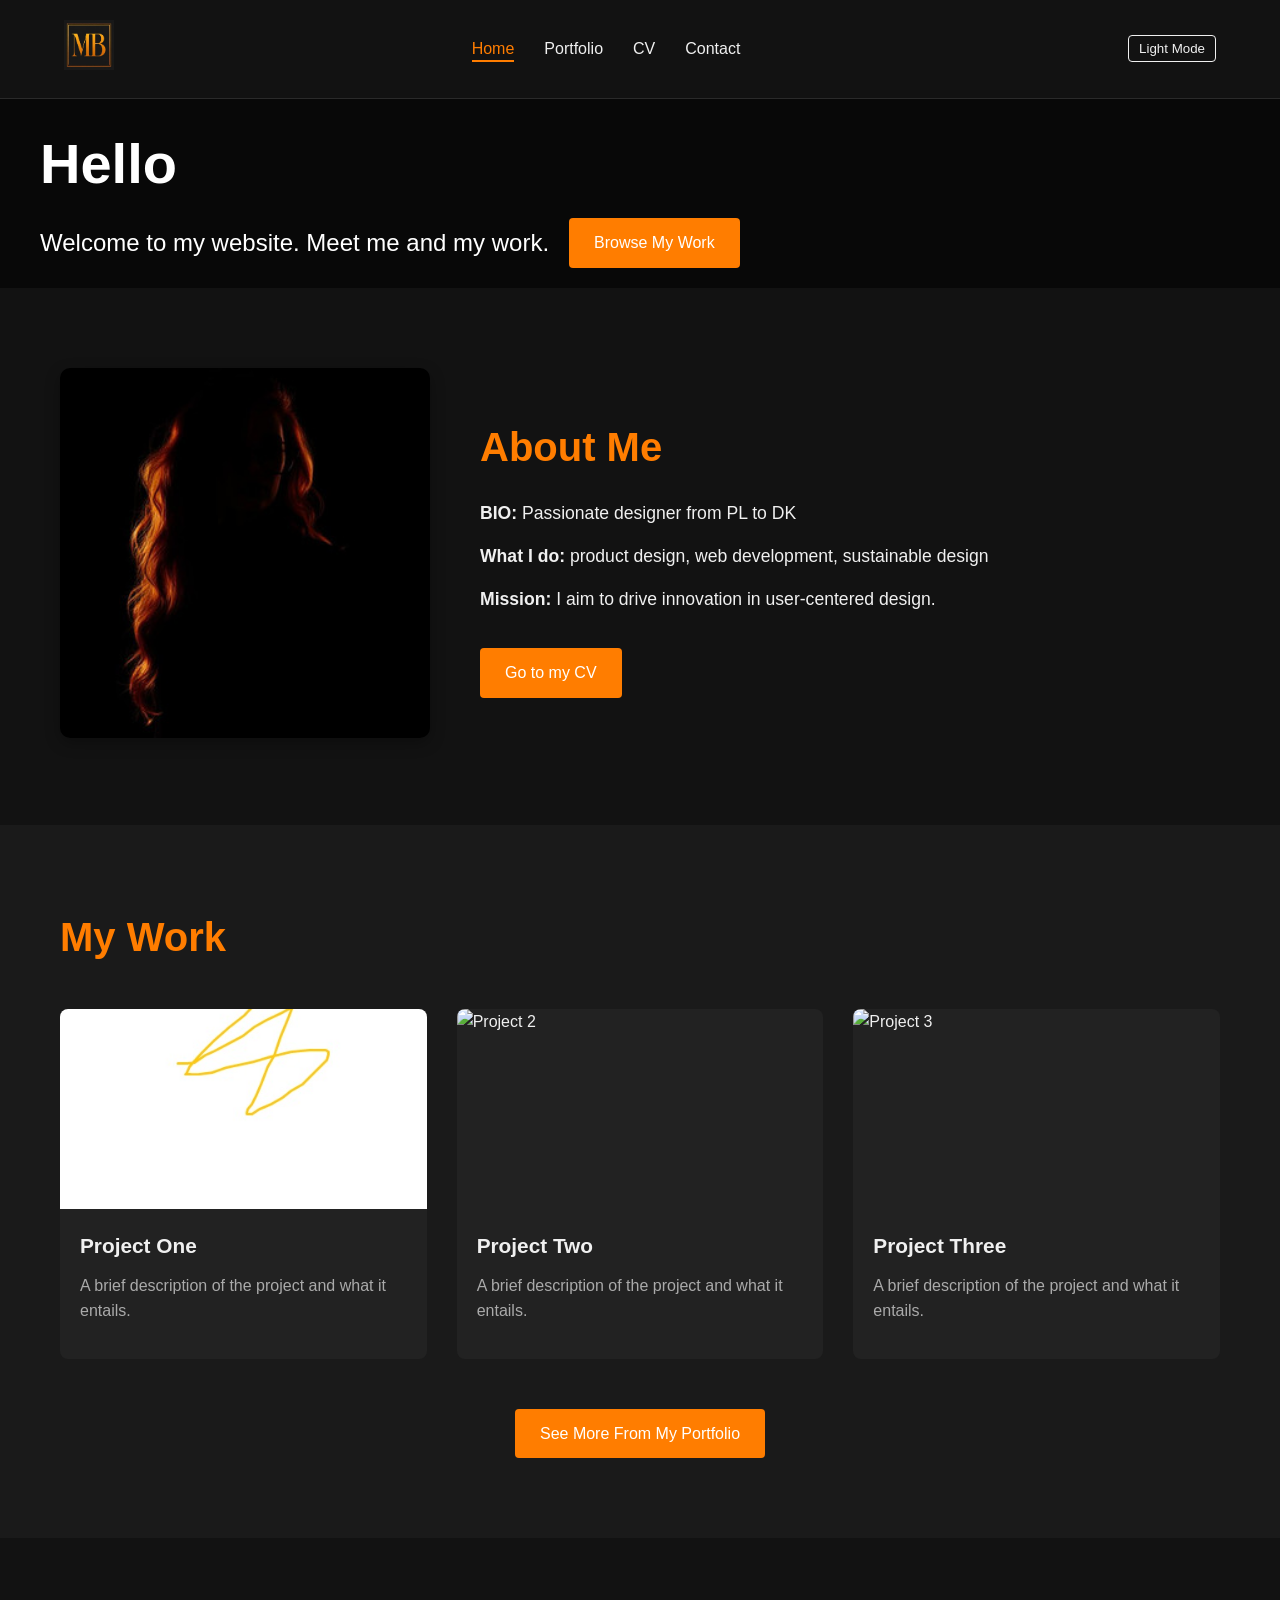
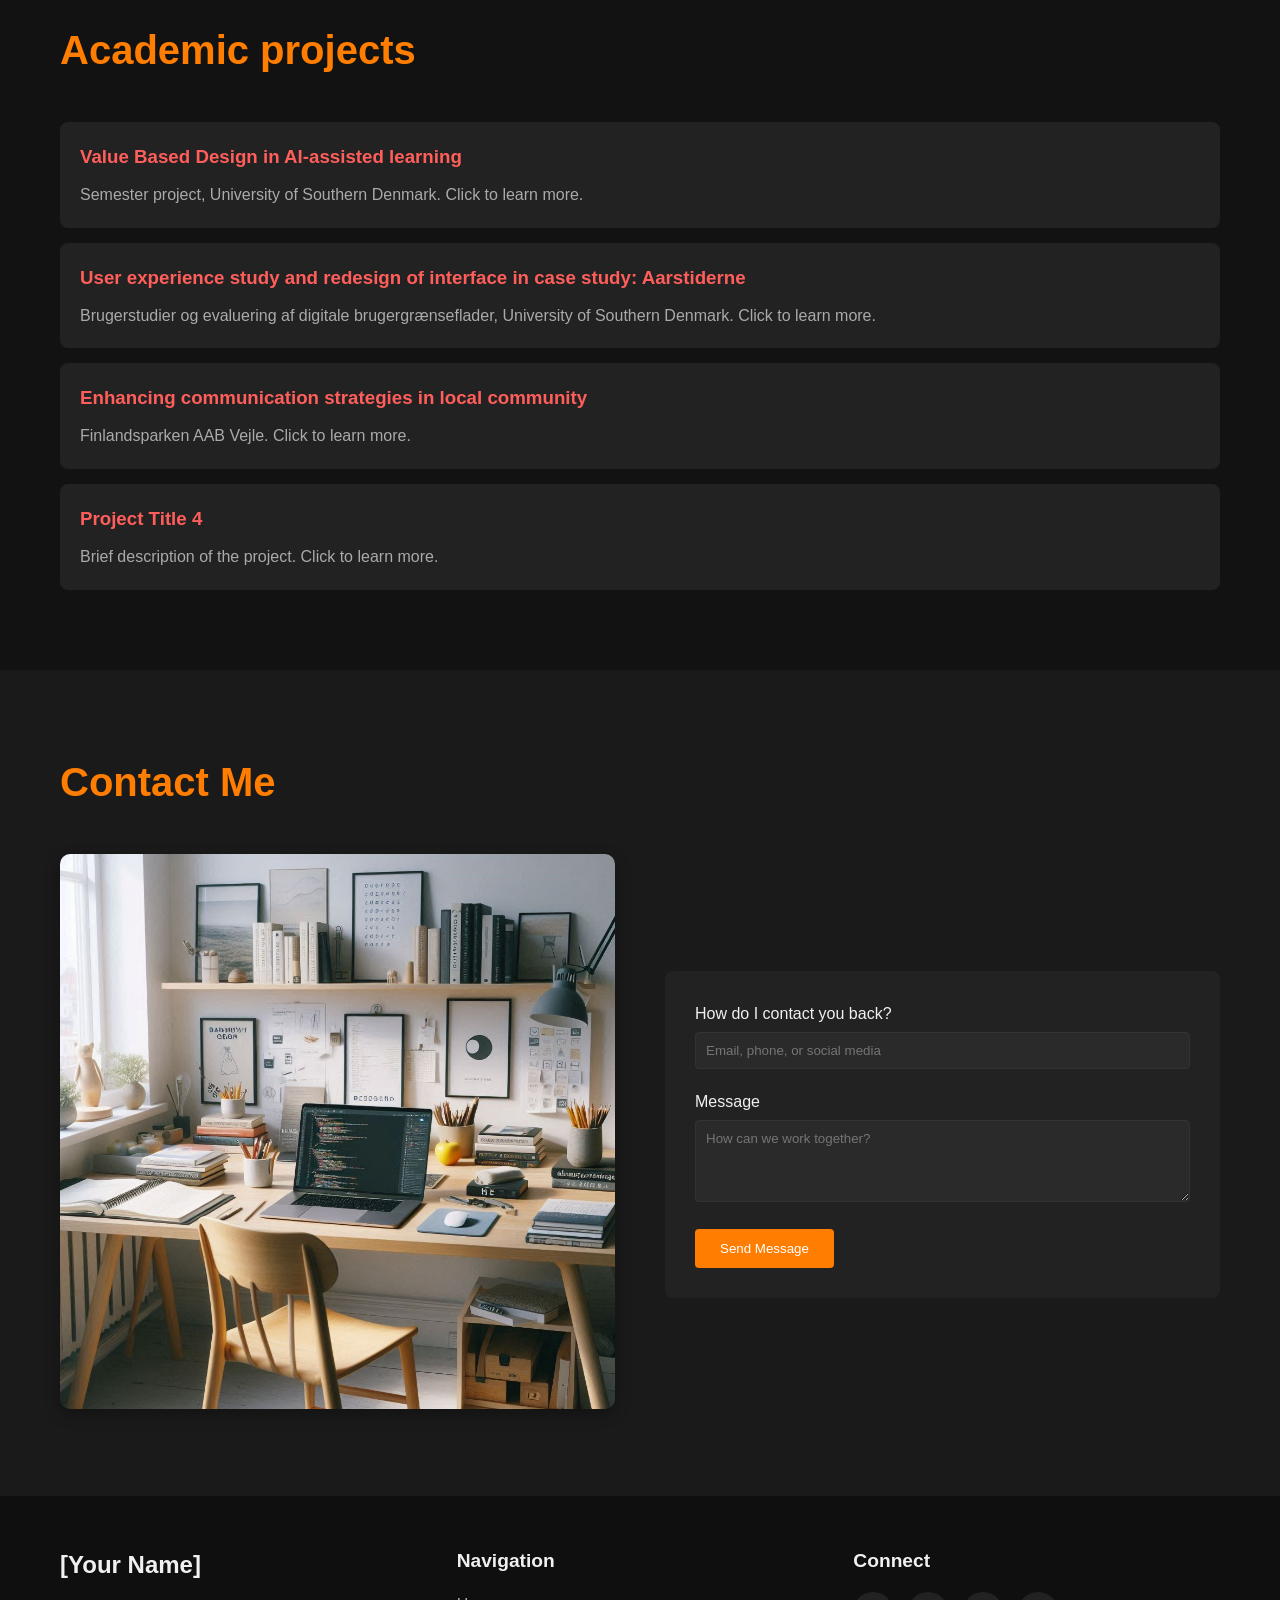
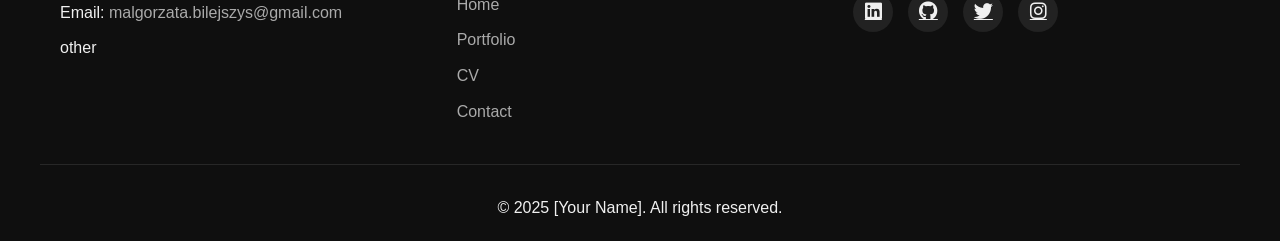
==== index.html @ 919f0dcf "Initial portfolio upload" ====
<!DOCTYPE html>
<html lang="en">
<head>
  <meta charset="UTF-8">
  <meta name="viewport" content="width=device-width, initial-scale=1.0">
  <title>Home - Your Portfolio</title>
  <link rel="stylesheet" href="styles.css">
  <link rel="stylesheet" href="animations.css">
  <link rel="stylesheet" href="https://cdnjs.cloudflare.com/ajax/libs/font-awesome/6.4.0/css/all.min.css">
</head>
<body class="dark-mode">
  <div class="scroll-progress"></div>
  
  <header>
      <nav>
          <div class="logo">
              <a href="index.html">
                  <img src="/mblogo.jpg" alt="Logo" height="50" width="50">
              </a>
          </div>
          <ul class="nav-links">
              <li class="active"><a href="index.html">Home</a></li>
              <li><a href="portfolio.html">Portfolio</a></li>
              <li><a href="cv_page.html">CV</a></li>
              <li><a href="contact.html">Contact</a></li>
          </ul>
          <div class="mode-toggle-container">
              <button id="mode-toggle">Light Mode</button>
          </div>
      </nav>
  </header>

  <!-- 1. Hero Section -->
  <section class="hero">
      <div class="hero-content section-animate">
           <h1>Hello</h1>
          <div class="h2-btn-container">
              <h2>Welcome to my website. Meet me and my work.</h2>
              <a href="portfolio.html" class="btn">Browse My Work</a>
          </div>
      </div>
  </section>

  <!-- 2. Bio Section -->
  <section class="bio-section">
      <div class="container">
          <div class="bio-grid">
              <div class="bio-image section-animate">
                  <img src="/foto.jpg" alt="My Photo">
              </div>
              <div class="bio-content section-animate">
                  <h2>About Me</h2>
                  <p><b>BIO: </b>Passionate designer from PL to DK </p>
                  <p><b>What I do: </b>product design, web development, sustainable design</p>
                  <p><b>Mission: </b>I aim to drive innovation in user-centered design.</p>
                  <a href="cv_page.html" class="btn hover-lift">Go to my CV</a>
              </div>
          </div>
      </div>
  </section>

  <!-- 3. My Work Section -->
  <section class="work-section">
      <div class="container">
          <h2>My Work</h2>
          <div class="work-grid">
              <!-- Row 1 -->
              <div class="work-item hover-lift section-animate">
                  <a href="product_page.html" class="work-item-link">
                      <div class="work-image">
                          <img src="/proj.jpg" alt="Project 1">
                          <div class="work-overlay">
                              <div class="work-view-text">
                                  <span>View Project</span>
                              </div>
                          </div>
                      </div>
                      <div class="work-info">
                          <h3>Project One</h3>
                          <p>A brief description of the project and what it entails.</p>
                      </div>
                  </a>
              </div>
              
              <div class="work-item hover-lift section-animate">
                  <a href="product_page.html" class="work-item-link">
                      <div class="work-image">
                          <img src="/placeholder.svg?height=200&width=300" alt="Project 2">
                          <div class="work-overlay">
                              <div class="work-view-text">
                                  <span>View Project</span>
                              </div>
                          </div>
                      </div>
                      <div class="work-info">
                          <h3>Project Two</h3>
                          <p>A brief description of the project and what it entails.</p>
                      </div>
                  </a>
              </div>
              
              <div class="work-item hover-lift section-animate">
                  <a href="product_page.html" class="work-item-link">
                      <div class="work-image">
                          <img src="/placeholder.svg?height=200&width=300" alt="Project 3">
                          <div class="work-overlay">
                              <div class="work-view-text">
                                  <span>View Project</span>
                              </div>
                          </div>
                      </div>
                      <div class="work-info">
                          <h3>Project Three</h3>
                          <p>A brief description of the project and what it entails.</p>
                      </div>
                  </a>
              </div>
          </div>
          <div class="center-btn">
              <a href="portfolio.html" class="btn">See More From My Portfolio</a>
          </div>
      </div>
  </section>

  <!-- 4. Projects Involved In Section -->
  <section class="projects-involved-section">
      <div class="container">
          <h2>Academic projects</h2>
          <div class="projects-list">
              <div class="project-tile hover-lift section-animate" data-project="project1">
                  <h3>Value Based Design in AI-assisted learning</h3>
                  <p class="project-preview">Semester project, University of Southern Denmark. Click to learn more.</p>
              </div>
              
              <div class="project-tile hover-lift section-animate" data-project="project2">
                  <h3>User experience study and redesign of interface in case study: Aarstiderne</h3>
                  <p class="project-preview">Brugerstudier og evaluering af digitale brugergrænseflader, University of Southern Denmark. Click to learn more.</p>
              </div>
              
              <div class="project-tile hover-lift section-animate" data-project="project3">
                  <h3>Enhancing communication strategies in local community</h3>
                  <p class="project-preview">Finlandsparken AAB Vejle. Click to learn more.</p>
              </div>
              
              <div class="project-tile hover-lift section-animate" data-project="project4">
                  <h3>Project Title 4</h3>
                  <p class="project-preview">Brief description of the project. Click to learn more.</p>
              </div>
          </div>
          
          <!-- Project Details Modal -->
          <div id="project-modal" class="modal">
              <div class="modal-content">
                  <span class="close-modal">&times;</span>
                  <h3 id="modal-title">Project Title</h3>
                  <div id="modal-content">
                      <p>Detailed description of the project will appear here when a project tile is clicked. This can include information about your role, the technologies used, challenges faced, and outcomes achieved.</p>
                      <p>You can also include links, images, or any other relevant information about the project.</p>
                  </div>
              </div>
          </div>
      </div>
  </section>

  <!-- 5. Contact Me Section -->
  <section class="contact-section">
      <div class="container">
          <h2>Contact Me</h2>
          <div class="contact-grid">
              <div class="contact-image section-animate">
                  <img src="/contact_image.jpg" alt="Contact Image">
              </div>
              <div class="contact-form-container section-animate">
                  <form id="mini-contact-form">
                      <div class="form-group">
                          <label for="contact">How do I contact you back?</label>
                          <input type="text" id="contact" name="contact" placeholder="Email, phone, or social media" required>
                      </div>
                      <div class="form-group">
                          <label for="message">Message</label>
                          <textarea id="message" name="message" placeholder="How can we work together?" rows="4" required></textarea>
                      </div>
                      <button type="submit" class="btn">Send Message</button>
                  </form>
              </div>
          </div>
      </div>
  </section>

  <!-- 6. Footer -->
  <footer>
      <div class="footer-content">
          <div class="footer-info">
              <h3>[Your Name]</h3>
              <p>Email: <a href="mailto:malgorzata.bilejszys@gmail.com">malgorzata.bilejszys@gmail.com</a></p>
              <p>other</p>
          </div>
          
          <div class="footer-nav">
              <h4>Navigation</h4>
              <ul>
                  <li><a href="index.html">Home</a></li>
                  <li><a href="portfolio.html">Portfolio</a></li>
                  <li><a href="cv_page.html">CV</a></li>
                  <li><a href="contact.html">Contact</a></li>
              </ul>
          </div>
          
          <div class="footer-social">
              <h4>Connect</h4>
              <div class="social-icons">
                  <a href="#" aria-label="LinkedIn"><i class="fab fa-linkedin"></i></a>
                  <a href="#" aria-label="GitHub"><i class="fab fa-github"></i></a>
                  <a href="#" aria-label="Twitter"><i class="fab fa-twitter"></i></a>
                  <a href="#" aria-label="Instagram"><i class="fab fa-instagram"></i></a>
              </div>
          </div>
      </div>
      
      <div class="footer-bottom">
          <p>&copy; 2025 [Your Name]. All rights reserved.</p>
      </div>
  </footer>

  <script src="script.js"></script>
  <script>
      // Scroll progress bar
      window.addEventListener('scroll', function() {
          const scrollTop = window.scrollY;
          const docHeight = document.body.offsetHeight - window.innerHeight;
          const scrollPercent = (scrollTop / docHeight) * 100;
          document.querySelector('.scroll-progress').style.width = scrollPercent + '%';
      });
      
      // Project modal functionality
      document.addEventListener('DOMContentLoaded', function() {
          const projectTiles = document.querySelectorAll('.project-tile');
          const modal = document.getElementById('project-modal');
          const modalTitle = document.getElementById('modal-title');
          const modalContent = document.getElementById('modal-content');
          const closeModal = document.querySelector('.close-modal');
          
          // Project details content
          const projectDetails = {
              project1: {
                  title: "Project Title 1",
                  content: `
                      <p>This is a detailed description of Project 1. It includes information about the project's goals, your role, the technologies used, and the outcomes achieved.</p>
                      <p>You can add multiple paragraphs, lists, or other HTML elements to provide a comprehensive overview of the project.</p>
                      <ul>
                          <li>Key feature or achievement 1</li>
                          <li>Key feature or achievement 2</li>
                          <li>Key feature or achievement 3</li>
                      </ul>
                      <p>You can also include links to the project or related resources.</p>
                  `
              },
              project2: {
                  title: "Project Title 2",
                  content: `
                      <p>This is a detailed description of Project 2. It includes information about the project's goals, your role, the technologies used, and the outcomes achieved.</p>
                      <p>You can add multiple paragraphs, lists, or other HTML elements to provide a comprehensive overview of the project.</p>
                  `
              },
              project3: {
                  title: "Project Title 3",
                  content: `
                      <p>This is a detailed description of Project 3. It includes information about the project's goals, your role, the technologies used, and the outcomes achieved.</p>
                      <p>You can add multiple paragraphs, lists, or other HTML elements to provide a comprehensive overview of the project.</p>
                  `
              },
              project4: {
                  title: "Project Title 4",
                  content: `
                      <p>This is a detailed description of Project 4. It includes information about the project's goals, your role, the technologies used, and the outcomes achieved.</p>
                      <p>You can add multiple paragraphs, lists, or other HTML elements to provide a comprehensive overview of the project.</p>
                  `
              }
          };
          
          // Open modal when a project tile is clicked
          projectTiles.forEach(tile => {
              tile.addEventListener('click', function() {
                  const projectId = this.getAttribute('data-project');
                  const project = projectDetails[projectId];
                  
                  modalTitle.textContent = project.title;
                  modalContent.innerHTML = project.content;
                  modal.style.display = 'flex';
              });
          });
          
          // Close modal when X is clicked
          if (closeModal) {
              closeModal.addEventListener('click', function() {
                  modal.style.display = 'none';
              });
          }
          
          // Close modal when clicking outside the modal content
          window.addEventListener('click', function(event) {
              if (event.target === modal) {
                  modal.style.display = 'none';
              }
          });
      });
  </script>
</body>
</html>
---- styles.css ----
/* Basic reset */
* {
  margin: 0;
  padding: 0;
  box-sizing: border-box;
}

:root {
  /* Base colors */
  --black: #121212;
  --off-black: #1a1a1a;
  --dark-gray: #222222;
  --light-gray: #f0f0f0;
  --white: #ffffff;

  /* Vibrant orange accent colors */
  --orange: #ff7d00; /* Vibrant orange */
  --orange-light: #ff9e44; /* Lighter orange */
  --orange-dark: #e05f00; /* Deeper orange */

  /* Modern complementary colors */
  --coral: #ff5e5b; /* Vibrant coral */
  --coral-light: #ff8a87; /* Lighter coral */
  --coral-dark: #d13f3d; /* Deeper coral */

  /* Sophisticated accent */
  --plum: #8338ec; /* Rich plum purple */
  --plum-light: #9d65f0; /* Lighter plum */
  --plum-dark: #6a20c5; /* Deeper plum */
}

body {
  font-family: "Segoe UI", Tahoma, Geneva, Verdana, sans-serif;
  line-height: 1.6;
  transition: background-color 0.3s, color 0.3s;
}

/* Dark mode styles */
body.dark-mode {
  background-color: var(--black);
  color: var(--light-gray);
}

/* Light mode styles */
body:not(.dark-mode) {
  background-color: var(--light-gray);
  color: var(--black);
}

/* Container */
.container {
  max-width: 1200px;
  margin: 0 auto;
  padding: 0 20px;
}

/* Header styles */
header {
  padding: 20px 5%;
  border-bottom: 1px solid rgba(255, 255, 255, 0.1);
  position: sticky;
  top: 0;
  z-index: 1000;
  background-color: var(--black);
}

body:not(.dark-mode) header {
  border-bottom: 1px solid rgba(0, 0, 0, 0.1);
  background-color: var(--light-gray);
}

nav {
  display: flex;
  justify-content: space-between;
  align-items: center;
}

.logo img {
  height: 50px;
}

.nav-links {
  display: flex;
  list-style: none;
}

.nav-links li {
  margin-right: 30px;
}

.nav-links a {
  text-decoration: none;
  color: inherit;
  font-weight: 500;
  transition: color 0.3s;
}

.nav-links a:hover {
  color: var(--orange);
}

.mode-toggle-container {
  display: flex;
  align-items: center;
}

#mode-toggle {
  background: none;
  border: 1px solid currentColor;
  padding: 5px 10px;
  border-radius: 4px;
  cursor: pointer;
  color: inherit;
  transition: background-color 0.3s, color 0.3s;
}

#mode-toggle:hover {
  background-color: rgba(255, 255, 255, 0.1);
}

body:not(.dark-mode) #mode-toggle:hover {
  background-color: rgba(0, 0, 0, 0.05);
}

/* Hero section styles */
.hero {
  text-align: left;
  padding: 20px 20px;
  background-color: var(--off-black);
  background-image: linear-gradient(rgba(0, 0, 0, 0.7), rgba(0, 0, 0, 0.7)),
    url("/placeholder.svg?height=500&width=1200");
  background-size: cover;
  background-position: center;
  color: white;
}

body:not(.dark-mode) .hero {
  background-image: linear-gradient(rgba(0, 0, 0, 0.5), rgba(0, 0, 0, 0.5)),
    url("/placeholder.svg?height=600&width=1200");
}

.hero-content {
  width: 100%;
  margin: 0 auto;
  padding-left: 20px;
  text-align: left; /* Align text to left */
  display: flex;
  flex-direction: column;
  justify-content: flex-start; /* Align items to the left */
}

.hero h1 {
  font-size: 3.5rem;
  margin-bottom: 10px;
}

.hero .h2-btn-container {
  display: flex;
  align-items: center; /* Vertically align h2 and button */
  justify-content: flex-start; /* Align to the left */
}

.hero h2 {
  font-size: 1.5rem;
  font-weight: 400;
  margin-right: 20px; /* Space between subheading and button */
}

.hero .btn {
  display: inline-block; /* Align button with h2 */
}

/* Breadcrumbs styles */
.breadcrumbs {
  background-color: var(--dark-gray);
  padding: 10px 0;
  border-bottom: 1px solid rgba(255, 255, 255, 0.1);
}

body:not(.dark-mode) .breadcrumbs {
  background-color: var(--white);
  border-bottom: 1px solid rgba(0, 0, 0, 0.1);
}

.breadcrumbs ul {
  list-style: none;
  display: flex;
  flex-wrap: wrap;
}

.breadcrumbs li {
  display: flex;
  align-items: center;
}

.breadcrumbs li:not(:last-child)::after {
  content: "/";
  margin: 0 10px;
  color: #666;
}

.breadcrumbs a {
  color: var(--light-gray);
  text-decoration: none;
  transition: color 0.3s;
}

body:not(.dark-mode) .breadcrumbs a {
  color: var(--black);
}

.breadcrumbs a:hover {
  color: var(--orange);
}

.breadcrumbs .active {
  color: var(--orange);
  font-weight: 500;
}

/* Navigation active state */
.nav-links li.active a {
  color: var(--orange);
  position: relative;
}

.nav-links li.active a::after {
  content: "";
  position: absolute;
  bottom: -5px;
  left: 0;
  width: 100%;
  height: 2px;
  background-color: var(--orange);
}

/* Logo link styles */
.logo a {
  display: block;
}

/* Bio section styles */
.bio-section {
  padding: 80px 0;
}

.bio-grid {
  display: grid;
  grid-template-columns: 1fr 2fr;
  gap: 50px;
  align-items: center;
}

.bio-image img {
  width: 100%;
  border-radius: 10px;
  box-shadow: 0 5px 15px rgba(0, 0, 0, 0.3);
}

.bio-content h2 {
  font-size: 2.5rem;
  margin-bottom: 20px;
  color: var(--orange);
}

.bio-content p {
  margin-bottom: 15px;
  font-size: 1.1rem;
}

.bio-content .btn {
  margin-top: 20px;
}

/* Work section styles */
.work-section {
  padding: 80px 0;
  background-color: var(--off-black);
}

body:not(.dark-mode) .work-section {
  background-color: var(--light-gray);
}

.work-section h2 {
  font-size: 2.5rem;
  margin-bottom: 40px;
  text-align: left;
  color: var(--orange);
}

.work-grid {
  display: grid;
  grid-template-columns: repeat(3, 1fr);
  gap: 30px;
  margin-bottom: 50px;
}

.work-item {
  background-color: var(--dark-gray);
  border-radius: 8px;
  overflow: hidden;
  transition: transform 0.3s, box-shadow 0.3s;
  display: flex;
  flex-direction: column;
}

body:not(.dark-mode) .work-item {
  background-color: var(--white);
  box-shadow: 0 4px 6px rgba(0, 0, 0, 0.1);
}

.work-item:hover {
  transform: translateY(-5px);
  box-shadow: 0 10px 20px rgba(0, 0, 0, 0.2);
}

.work-image {
  height: 200px;
  overflow: hidden;
}

.work-image img {
  width: 100%;
  height: 100%;
  object-fit: cover;
  transition: transform 0.5s;
}

.work-item:hover .work-image img {
  transform: scale(1.05);
}

.work-info {
  padding: 20px;
  flex-grow: 1;
  display: flex;
  flex-direction: column;
}

.work-info h3 {
  margin-bottom: 10px;
  font-size: 1.3rem;
}

.work-info p {
  margin-bottom: 15px;
  color: #aaa;
  flex-grow: 1;
}

body:not(.dark-mode) .work-info p {
  color: #666;
}

.text-link {
  color: var(--coral-light);
  text-decoration: none;
  font-weight: 500;
  transition: color 0.3s;
  display: inline-block;
}

.text-link:hover {
  color: var(--coral);
  text-decoration: underline;
}

.center-btn {
  text-align: center;
}

/* Projects Involved In section styles */
.projects-involved-section {
  padding: 80px 0;
}

.projects-involved-section h2 {
  font-size: 2.5rem;
  margin-bottom: 40px;
  text-align: left;
  color: var(--orange);
}

.projects-list {
  display: flex;
  flex-direction: column;
  gap: 15px;
}

.project-tile {
  background-color: var(--dark-gray);
  padding: 20px;
  border-radius: 8px;
  cursor: pointer;
  transition: background-color 0.3s, transform 0.3s;
}

body:not(.dark-mode) .project-tile {
  background-color: var(--light-gray);
}

.project-tile:hover {
  background-color: #2a2a2a;
  transform: translateX(5px);
}

body:not(.dark-mode) .project-tile:hover {
  background-color: #e0e0e0;
}

.project-tile h3 {
  margin-bottom: 10px;
  color: var(--coral);
}

.project-preview {
  color: #aaa;
}

body:not(.dark-mode) .project-preview {
  color: #666;
}

/* Modal styles */
.modal {
  display: none;
  position: fixed;
  top: 0;
  left: 0;
  width: 100%;
  height: 100%;
  background-color: rgba(0, 0, 0, 0.8);
  z-index: 1001;
  justify-content: center;
  align-items: center;
  padding: 20px;
}

.modal-content {
  background-color: var(--dark-gray);
  padding: 30px;
  border-radius: 8px;
  max-width: 800px;
  width: 100%;
  max-height: 80vh;
  overflow-y: auto;
  position: relative;
}

body:not(.dark-mode) .modal-content {
  background-color: var(--white);
  color: var(--black);
}

.close-modal {
  position: absolute;
  top: 15px;
  right: 20px;
  font-size: 28px;
  cursor: pointer;
  color: #aaa;
  transition: color 0.3s;
}

.close-modal:hover {
  color: var(--white);
}

body:not(.dark-mode) .close-modal:hover {
  color: var(--black);
}

#modal-title {
  font-size: 2rem;
  margin-bottom: 20px;
  color: var(--orange);
}

#modal-content {
  line-height: 1.6;
}

#modal-content p {
  margin-bottom: 15px;
}

#modal-content ul {
  margin-left: 20px;
  margin-bottom: 15px;
}

/* Contact section styles */
.contact-section {
  padding: 80px 0;
  background-color: var(--off-black);
}

body:not(.dark-mode) .contact-section {
  background-color: var(--light-gray);
}

.contact-section h2 {
  font-size: 2.5rem;
  margin-bottom: 40px;
  text-align: left;
  color: var(--orange);
}

.contact-grid {
  display: grid;
  grid-template-columns: 1fr 1fr;
  gap: 50px;
  align-items: center;
}

.contact-image img {
  width: 100%;
  border-radius: 10px;
  box-shadow: 0 5px 15px rgba(0, 0, 0, 0.3);
}

.contact-form-container {
  background-color: var(--dark-gray);
  padding: 30px;
  border-radius: 8px;
}

body:not(.dark-mode) .contact-form-container {
  background-color: var(--white);
  box-shadow: 0 4px 6px rgba(0, 0, 0, 0.1);
}

.form-group {
  margin-bottom: 20px;
}

.form-group label {
  display: block;
  margin-bottom: 5px;
  font-weight: 500;
}

.form-group input,
.form-group textarea {
  width: 100%;
  padding: 10px;
  border-radius: 4px;
  border: 1px solid #333;
  background-color: #2a2a2a;
  color: var(--light-gray);
  font-family: inherit;
}

body:not(.dark-mode) .form-group input,
body:not(.dark-mode) .form-group textarea {
  background-color: var(--white);
  border: 1px solid #ddd;
  color: var(--black);
}

.form-group input:focus,
.form-group textarea:focus {
  outline: none;
  border-color: var(--coral);
}

.direct-contact {
  margin-top: 20px;
  text-align: center;
}

.direct-contact a {
  color: var(--coral-light);
  text-decoration: none;
}

.direct-contact a:hover {
  text-decoration: underline;
}

/* Button styles */
.btn {
  display: inline-block;
  padding: 12px 25px;
  background-color: var(--orange);
  color: var(--white);
  text-decoration: none;
  border-radius: 4px;
  font-weight: 500;
  border: none;
  cursor: pointer;
  transition: background-color 0.3s, transform 0.3s;
}

.btn:hover {
  background-color: var(--orange-light);
  transform: translateY(-2px);
}

/* Footer styles */
footer {
  background-color: #0f0f0f;
  color: var(--light-gray);
  padding: 50px 0 20px;
}

body:not(.dark-mode) footer {
  background-color: #333;
  color: var(--light-gray);
}

.footer-content {
  display: grid;
  grid-template-columns: 1fr 1fr 1fr;
  gap: 30px;
  max-width: 1200px;
  margin: 0 auto;
  padding: 0 20px;
}

.footer-info h3 {
  font-size: 1.5rem;
  margin-bottom: 15px;
}

.footer-info p {
  margin-bottom: 10px;
}

.footer-nav h4,
.footer-social h4 {
  font-size: 1.2rem;
  margin-bottom: 15px;
}

.footer-nav ul {
  list-style: none;
}

.footer-nav li {
  margin-bottom: 10px;
}

.footer-nav a,
.footer-info a {
  color: #aaa;
  text-decoration: none;
  transition: color 0.3s;
}

.footer-nav a:hover,
.footer-info a:hover {
  color: var(--orange);
}

.social-icons {
  display: flex;
  gap: 15px;
}

.social-icons a {
  display: flex;
  align-items: center;
  justify-content: center;
  width: 40px;
  height: 40px;
  background-color: var(--dark-gray);
  border-radius: 50%;
  color: var(--light-gray);
  font-size: 1.2rem;
  transition: background-color 0.3s, transform 0.3s, color 0.3s;
}

.social-icons a:hover {
  background-color: var(--orange);
  color: var(--white);
  transform: translateY(-3px);
}

.footer-bottom {
  text-align: center;
  padding-top: 30px;
  margin-top: 30px;
  border-top: 1px solid rgba(255, 255, 255, 0.1);
  max-width: 1200px;
  margin-left: auto;
  margin-right: auto;
}

/* CV download button styles */
.cv-actions {
  display: flex;
  justify-content: center;
  margin-bottom: 30px;
}

.cv-actions.bottom {
  margin-top: 50px;
  margin-bottom: 0;
}

.btn-download {
  display: flex;
  align-items: center;
  gap: 8px;
}

.btn-download i {
  font-size: 1.1rem;
}

/* Product page styles */
.product-details {
  padding: 50px 0;
}

.product-challenge,
.product-approach,
.product-solution,
.project-results {
  margin-bottom: 30px;
}

.product-details h2 {
  font-size: 1.6rem;
  margin-bottom: 15px;
  color: var(--orange);
}

.product-details ul {
  margin-left: 20px;
  margin-bottom: 20px;
}

.product-details li {
  margin-bottom: 8px;
}

.project-buttons {
  display: flex;
  gap: 15px;
  margin-top: 30px;
}

.btn-secondary {
  background-color: var(--dark-gray);
}

.btn-secondary:hover {
  background-color: #3a3a3a;
}

body:not(.dark-mode) .btn-secondary {
  background-color: #ddd;
  color: var(--black);
}

body:not(.dark-mode) .btn-secondary:hover {
  background-color: #ccc;
}

/* Contact page map styles */
.contact-map {
  margin-top: 30px;
}

.contact-map h3 {
  margin-bottom: 15px;
  color: var(--orange);
}

.map-image {
  width: 100%;
  border-radius: 8px;
  margin-bottom: 10px;
}

.map-caption {
  font-size: 0.9rem;
  color: #aaa;
}

body:not(.dark-mode) .map-caption {
  color: #666;
}

.form-response {
  margin-top: 20px;
  padding: 10px;
  border-radius: 4px;
  display: none;
}

.form-response.success {
  display: block;
  background-color: rgba(0, 128, 0, 0.1);
  color: #00c853;
}

.form-response.error {
  display: block;
  background-color: rgba(255, 0, 0, 0.1);
  color: #ff5252;
}

/* Contact grid for contact page */
.contact-container .contact-grid {
  grid-template-columns: 1fr 1fr;
  gap: 50px;
}

@media (max-width: 992px) {
  .contact-container .contact-grid {
    grid-template-columns: 1fr;
  }
}

/* Responsive styles */
@media (max-width: 992px) {
  .bio-grid,
  .contact-grid {
    grid-template-columns: 1fr;
  }

  .work-grid {
    grid-template-columns: repeat(2, 1fr);
  }

  .footer-content {
    grid-template-columns: 1fr 1fr;
  }
}

@media (max-width: 768px) {
  .nav-links {
    display: none;
  }

  .hero h1 {
    font-size: 2.5rem;
  }

  .hero h2 {
    font-size: 1.2rem;
  }

  .work-grid {
    grid-template-columns: 1fr;
  }

  .footer-content {
    grid-template-columns: 1fr;
    gap: 40px;
  }
}

/* CV page specific styles */
.cv-container {
  max-width: 900px;
  margin: 40px auto;
  padding: 0 20px;
}

.cv-header {
  margin-bottom: 40px;
  text-align: left;
}

.cv-header h1 {
  font-size: 2.5rem;
  margin-bottom: 10px;
  color: var(--orange);
}

.cv-header p {
  font-size: 1.2rem;
  max-width: 1000px;
  margin: 0 auto;
}

.cv-section {
  margin-bottom: 40px;
}

.cv-section h2 {
  font-size: 1.8rem;
  margin-bottom: 20px;
  color: var(--orange);
  border-bottom: 2px solid var(--orange);
  padding-bottom: 8px;
}

/* Add styles for section icons */
.cv-section h2 i {
  margin-right: 10px;
  color: var(--orange);
}

.education-item,
.experience-item {
  margin-bottom: 25px;
}

.cv-item h3 {
  font-size: 1.4rem;
  margin-bottom: 5px;
  color: var(--coral);
}

.cv-item p {
  margin-bottom: 10px;
}

.cv-item p i {
  margin-right: 8px;
  color: var(--coral);
  font-size: 0.9em;
}

.cv-item ul,
.skills-list {
  margin-left: 20px;
  margin-bottom: 15px;
}

.cv-item li,
.skills-list li {
  margin-bottom: 8px;
}

#skills p {
  font-size: 1.1rem;
  line-height: 1.6;
}

#interests p {
  font-size: 1.1rem;
  line-height: 1.6;
}

/* Responsive adjustments for CV page */
@media (max-width: 768px) {
  .cv-header h1 {
    font-size: 2rem;
  }

  .cv-section h2 {
    font-size: 1.6rem;
  }

  .cv-item h3 {
    font-size: 1.3rem;
  }
}

/* Portfolio page specific styles */
.portfolio-container {
  padding: 60px 0;
}

.portfolio-header {
  text-align: center;
  margin-bottom: 40px;
}

.portfolio-header h1 {
  font-size: 2.5rem;
  color: var(--orange);
  margin-bottom: 15px;
}

.portfolio-header p {
  font-size: 1.2rem;
  max-width: 700px;
  margin: 0 auto;
}

.portfolio-categories {
  display: flex;
  justify-content: center;
  flex-wrap: wrap;
  gap: 15px;
  margin-bottom: 40px;
}

.category-btn {
  background: none;
  border: 1px solid var(--orange);
  color: var(--light-gray);
  padding: 8px 16px;
  border-radius: 30px;
  cursor: pointer;
  font-size: 0.9rem;
  transition: all 0.3s ease;
}

body:not(.dark-mode) .category-btn {
  color: var(--black);
}

.category-btn:hover {
  background-color: var(--orange-light);
  color: var(--black);
}

.category-btn.active {
  background-color: var(--orange);
  color: var(--white);
}

.portfolio-grid {
  display: grid;
  grid-template-columns: repeat(auto-fill, minmax(350px, 1fr));
  gap: 30px;
  margin-bottom: 60px;
}

.portfolio-item {
  background-color: var(--dark-gray);
  border-radius: 8px;
  overflow: hidden;
  transition: transform 0.3s, box-shadow 0.3s;
  height: 100%;
  display: flex;
  flex-direction: column;
}

body:not(.dark-mode) .portfolio-item {
  background-color: var(--white);
  box-shadow: 0 4px 6px rgba(0, 0, 0, 0.1);
}

.portfolio-item:hover {
  transform: translateY(-5px);
  box-shadow: 0 10px 20px rgba(0, 0, 0, 0.2);
}

.portfolio-image {
  position: relative;
  height: 250px;
  overflow: hidden;
}

.portfolio-image img {
  width: 100%;
  height: 100%;
  object-fit: cover;
  transition: transform 0.5s;
}

.portfolio-item:hover .portfolio-image img {
  transform: scale(1.05);
}

.portfolio-overlay {
  position: absolute;
  top: 0;
  left: 0;
  width: 100%;
  height: 100%;
  background-color: rgba(0, 0, 0, 0.7);
  display: flex;
  justify-content: center;
  align-items: center;
  opacity: 0;
  transition: opacity 0.3s;
}

.portfolio-item:hover .portfolio-overlay {
  opacity: 1;
}

.portfolio-buttons {
  display: flex;
  gap: 10px;
}

.btn-small {
  padding: 8px 16px;
  font-size: 0.9rem;
}

.portfolio-content {
  padding: 20px;
  flex-grow: 1;
  display: flex;
  flex-direction: column;
}

.portfolio-content h3 {
  font-size: 1.3rem;
  margin-bottom: 10px;
  color: var(--orange);
}

.portfolio-content p {
  margin-bottom: 15px;
  color: #aaa;
  flex-grow: 1;
}

body:not(.dark-mode) .portfolio-content p {
  color: #666;
}

.portfolio-tags {
  display: flex;
  flex-wrap: wrap;
  gap: 8px;
  margin-top: auto;
}

.portfolio-tags span {
  background-color: var(--off-black);
  color: var(--light-gray);
  padding: 4px 10px;
  border-radius: 30px;
  font-size: 0.8rem;
}

body:not(.dark-mode) .portfolio-tags span {
  background-color: #eee;
  color: var(--black);
}

.portfolio-cta {
  text-align: center;
  background-color: var(--dark-gray);
  padding: 40px;
  border-radius: 8px;
  margin-top: 30px;
}

body:not(.dark-mode) .portfolio-cta {
  background-color: var(--white);
  box-shadow: 0 4px 6px rgba(0, 0, 0, 0.1);
}

.portfolio-cta p {
  font-size: 1.2rem;
  margin-bottom: 20px;
}

.portfolio-cta .btn {
  margin: 0 auto;
}

/* Portfolio item link styles */
.portfolio-item-link {
  display: block;
  text-decoration: none;
  color: inherit;
  height: 100%;
  position: relative;
  overflow: hidden;
}

.portfolio-item-link:focus {
  outline: 2px solid var(--orange);
  outline-offset: 2px;
}

.portfolio-view-text {
  display: inline-block;
  background-color: var(--orange);
  color: white;
  padding: 10px 20px;
  border-radius: 4px;
  font-weight: 500;
  transition: transform 0.3s, background-color 0.3s;
}

.portfolio-item:hover .portfolio-view-text {
  transform: scale(1.05);
  background-color: var(--orange-light);
}

/* Add a subtle indicator that the entire tile is clickable */
.portfolio-item {
  position: relative;
}

.portfolio-item::after {
  content: "";
  position: absolute;
  bottom: 0;
  left: 0;
  width: 0;
  height: 3px;
  background-color: var(--orange);
  transition: width 0.3s ease;
}

.portfolio-item:hover::after {
  width: 100%;
}

/* Ensure the portfolio content text colors are appropriate for links */
.portfolio-item-link .portfolio-content h3 {
  color: var(--orange);
  transition: color 0.3s;
}

.portfolio-item:hover .portfolio-content h3 {
  color: var(--orange-light);
}

/* Ensure the overlay is properly styled */
.portfolio-overlay {
  position: absolute;
  top: 0;
  left: 0;
  width: 100%;
  height: 100%;
  background-color: rgba(0, 0, 0, 0.7);
  display: flex;
  justify-content: center;
  align-items: center;
  opacity: 0;
  transition: opacity 0.3s;
}

.portfolio-item:hover .portfolio-overlay {
  opacity: 1;
}

/* Responsive adjustments */
@media (max-width: 768px) {
  .portfolio-grid {
    grid-template-columns: 1fr;
  }

  .portfolio-categories {
    flex-direction: column;
    align-items: center;
  }

  .category-btn {
    width: 100%;
    max-width: 250px;
  }
}

/* Scroll progress bar */
.scroll-progress {
  position: fixed;
  top: 0;
  left: 0;
  width: 0%;
  height: 5px; /* Increased from 3px to 5px */
  background-color: var(--orange);
  z-index: 1001;
  transition: width 0.1s;
}

/* Split Screen Hero */
.split-hero {
  display: flex;
  height: 80vh;
  position: relative;
  min-height: 600px; /* Ensure minimum height for content */
}

.split-image {
  flex: 1;
  background-size: cover;
  background-position: center;
  position: relative;
}

.split-content {
  flex: 1;
  padding: 60px;
  display: flex;
  flex-direction: column;
  justify-content: center;
  background-color: var(--dark-gray);
  position: relative;
  overflow: visible; /* Changed from overflow: hidden to ensure buttons are visible */
}

.split-content::before {
  content: "";
  position: absolute;
  top: 0;
  left: 0;
  width: 100%;
  height: 100%;
  background: radial-gradient(circle at top left, rgba(255, 125, 0, 0.1), transparent 60%);
  z-index: 0;
}

.split-content > * {
  position: relative;
  z-index: 1;
}

.project-category {
  display: inline-block;
  background-color: rgba(255, 125, 0, 0.2);
  color: var(--orange);
  padding: 5px 15px;
  border-radius: 20px;
  font-size: 0.9rem;
  margin-bottom: 20px;
  backdrop-filter: blur(5px);
}

.project-title {
  font-size: 3.5rem;
  margin-bottom: 20px;
  color: var(--white);
  line-height: 1.2;
}

.project-subtitle {
  font-size: 1.5rem;
  margin-bottom: 30px;
  color: var(--light-gray);
  font-weight: 300;
}

.project-meta {
  display: flex;
  gap: 30px;
  margin-bottom: 40px;
}

.project-meta.full-width {
  flex-direction: column;
  gap: 15px;
}

.meta-item {
  flex: 1;
}

.meta-item h4 {
  font-size: 0.9rem;
  text-transform: uppercase;
  letter-spacing: 1px;
  margin-bottom: 5px;
  color: var(--orange);
}

.meta-item p {
  font-size: 1.1rem;
}

.scroll-indicator {
  position: absolute;
  bottom: 20px;
  left: 50%;
  transform: translateX(-50%);
  display: flex;
  flex-direction: column;
  align-items: center;
  color: var(--light-gray);
  opacity: 0.7;
  animation: bounce 2s infinite;
  cursor: pointer;
  z-index: 10; /* Ensure it's above other content */
}

/* Hide scroll indicator on mobile where it might cause issues */
@media (max-width: 992px) {
  .scroll-indicator {
    display: none;
  }
}

@keyframes bounce {
  0%,
  20%,
  50%,
  80%,
  100% {
    transform: translateY(0) translateX(-50%);
  }
  40% {
    transform: translateY(-10px) translateX(-50%);
  }
  60% {
    transform: translateY(-5px) translateX(-50%);
  }
}

/* Card-Based Content */
.card {
  padding: 100px 0;
  position: relative;
  opacity: 0;
  transform: translateY(20px);
  transition: opacity 0.6s, transform 0.6s;
}

.card.visible {
  opacity: 1;
  transform: translateY(0);
}

.card:nth-child(odd) {
  background-color: var(--off-black);
}

.card:nth-child(even) {
  background-color: var(--black);
}

.card-content {
  max-width: 1000px;
  margin: 0 auto;
  padding: 0 20px;
  display: grid;
  grid-template-columns: 1fr 1fr;
  gap: 50px;
  align-items: center;
}

.card-number {
  position: absolute;
  top: 50px;
  left: 50px;
  font-size: 10rem;
  font-weight: 900;
  color: rgba(255, 125, 0, 0.1);
  z-index: 0;
}

.card-number.right {
  left: auto;
  right: 50px;
}

.card-text {
  position: relative;
  z-index: 1;
}

.card-title {
  font-size: 2.5rem;
  margin-bottom: 30px;
  color: var(--orange);
}

.card-description {
  margin-bottom: 30px;
  font-size: 1.1rem;
}

.card-image {
  position: relative;
  z-index: 1;
  height: 400px;
  border-radius: 8px;
  overflow: hidden;
  box-shadow: 0 20px 40px rgba(0, 0, 0, 0.3);
}

.card-image img {
  width: 100%;
  height: 100%;
  object-fit: cover;
  transition: transform 0.5s;
}

.card-image:hover img {
  transform: scale(1.05);
}

.card-cta {
  text-align: center;
  padding: 100px 0;
  background-color: var(--dark-gray);
}

.card-cta-title {
  font-size: 2.5rem;
  margin-bottom: 20px;
  color: var(--white);
}

.card-cta-text {
  font-size: 1.2rem;
  margin-bottom: 40px;
  max-width: 600px;
  margin-left: auto;
  margin-right: auto;
}

.card-buttons {
  display: flex;
  justify-content: center;
  gap: 20px;
}

/* Adjust responsive styles to ensure buttons remain visible */
@media (max-width: 992px) {
  .split-hero {
    flex-direction: column;
    height: auto;
    min-height: auto;
  }

  .split-image {
    height: 40vh;
    min-height: 300px;
  }

  .split-content {
    padding: 40px 20px 60px; /* Added more padding at bottom */
  }

  .project-buttons {
    margin-bottom: 20px; /* Ensure space at bottom */
  }

  .card-number {
    font-size: 6rem;
    top: 30px;
    left: 30px;
  }

  .card-number.right {
    left: auto;
    right: 30px;
  }
}

@media (max-width: 768px) {
  .project-buttons {
    flex-direction: column;
    align-items: flex-start;
  }

  .project-buttons .btn {
    width: 100%;
    text-align: center;
  }

  .card-number {
    font-size: 4rem;
    top: 20px;
    left: 20px;
  }

  .card-number.right {
    left: auto;
    right: 20px;
  }
}

/* Responsive adjustments for the new layout */
@media (max-width: 992px) {
  .split-hero {
    flex-direction: column;
    height: auto;
  }

  .split-image {
    height: 50vh;
  }

  .split-content {
    padding: 40px 20px;
  }

  .project-title {
    font-size: 2.5rem;
  }

  .project-meta {
    flex-direction: column;
    gap: 20px;
  }

  .card-content {
    grid-template-columns: 1fr;
    gap: 30px;
  }

  .card-number {
    font-size: 6rem;
    top: 30px;
    left: 30px;
  }
}

@media (max-width: 768px) {
  .card-buttons {
    flex-direction: column;
    align-items: center;
    gap: 15px;
  }

  .card-number {
    font-size: 4rem;
    top: 20px;
    left: 20px;
  }

  .card-title {
    font-size: 2rem;
  }
}

/* Add these new styles for the certificate list and interests section */

/* Certificate list styles */
.certificate-list {
  display: flex;
  flex-direction: column;
  gap: 20px;
}

.certificate-item {
  display: flex;
  justify-content: space-between;
  align-items: center;
  background-color: var(--dark-gray);
  border-radius: 8px;
  padding: 20px;
  cursor: pointer;
  transition: all 0.3s ease;
  position: relative;
}

body:not(.dark-mode) .certificate-item {
  background-color: var(--white);
  box-shadow: 0 4px 6px rgba(0, 0, 0, 0.1);
}

.certificate-item:hover {
  transform: translateY(-3px);
  box-shadow: 0 8px 15px rgba(0, 0, 0, 0.2);
}

.certificate-content {
  flex: 1;
  padding-right: 20px;
}

.certificate-content h3 {
  font-size: 1.2rem;
  margin-bottom: 5px;
  color: var(--orange);
}

.certificate-content p {
  font-size: 0.95rem;
  margin-bottom: 5px;
}

.certificate-thumbnail {
  width: 150px;
  height: 100px;
  position: relative;
  overflow: hidden;
  border-radius: 4px;
  box-shadow: 0 2px 5px rgba(0, 0, 0, 0.2);
}

.certificate-thumbnail img {
  width: 100%;
  height: 100%;
  object-fit: cover;
  transition: transform 0.3s;
}

.certificate-item:hover .certificate-thumbnail img {
  transform: scale(1.05);
}

.view-certificate {
  position: absolute;
  bottom: 0;
  left: 0;
  width: 100%;
  background-color: rgba(0, 0, 0, 0.7);
  color: white;
  text-align: center;
  padding: 5px 0;
  font-size: 0.8rem;
  opacity: 0;
  transition: opacity 0.3s;
}

.certificate-item:hover .view-certificate {
  opacity: 1;
}

/* Interests section styles */
.interests-container {
  display: flex;
  flex-wrap: wrap;
  gap: 20px;
  margin-top: 20px;
}

.interest-item {
  display: flex;
  align-items: center;
  gap: 10px;
  background-color: var(--dark-gray);
  padding: 15px 20px;
  border-radius: 8px;
  transition: all 0.3s ease;
}

body:not(.dark-mode) .interest-item {
  background-color: var(--white);
  box-shadow: 0 2px 5px rgba(0, 0, 0, 0.1);
}

.interest-item i {
  font-size: 1.5rem;
  color: var(--orange);
}

.interest-item span {
  font-size: 1rem;
}

.interest-item:hover {
  transform: translateY(-3px);
  box-shadow: 0 5px 15px rgba(0, 0, 0, 0.2);
}

/* Work item link styles for home page */
.work-item-link {
  display: block;
  text-decoration: none;
  color: inherit;
  height: 100%;
  position: relative;
  overflow: hidden;
}

.work-item-link:focus {
  outline: 2px solid var(--orange);
  outline-offset: 2px;
}

.work-overlay {
  position: absolute;
  top: 0;
  left: 0;
  width: 100%;
  height: 100%;
  background-color: rgba(0, 0, 0, 0.7);
  display: flex;
  justify-content: center;
  align-items: center;
  opacity: 0;
  transition: opacity 0.3s;
}

.work-item:hover .work-overlay {
  opacity: 1;
}

.work-view-text {
  display: inline-block;
  background-color: var(--orange);
  color: white;
  padding: 8px 16px;
  border-radius: 4px;
  font-weight: 500;
  transition: transform 0.3s, background-color 0.3s;
}

.work-item:hover .work-view-text {
  transform: scale(1.05);
  background-color: var(--orange-light);
}

/* Add a subtle indicator that the entire work item is clickable */
.work-item {
  position: relative;
}

.work-item::after {
  content: "";
  position: absolute;
  bottom: 0;
  left: 0;
  width: 0;
  height: 3px;
  background-color: var(--orange);
  transition: width 0.3s ease;
}

.work-item:hover::after {
  width: 100%;
}

/* Responsive styles for certificates and interests */
@media (max-width: 768px) {
  .certificate-item {
    flex-direction: column;
    align-items: flex-start;
  }

  .certificate-content {
    width: 100%;
    padding-right: 0;
    margin-bottom: 15px;
  }

  .certificate-thumbnail {
    width: 100%;
    height: 120px;
  }

  .interests-container {
    flex-direction: column;
    gap: 10px;
  }

  .interest-item {
    width: 100%;
  }
}
---- animations.css ----
/* Animation Keyframes */
@keyframes fadeIn {
  from {
    opacity: 0;
    transform: translateY(20px);
  }
  to {
    opacity: 1;
    transform: translateY(0);
  }
}

@keyframes slideInLeft {
  from {
    opacity: 0;
    transform: translateX(-30px);
  }
  to {
    opacity: 1;
    transform: translateX(0);
  }
}

@keyframes slideInRight {
  from {
    opacity: 0;
    transform: translateX(30px);
  }
  to {
    opacity: 1;
    transform: translateX(0);
  }
}

@keyframes pulse {
  0% {
    transform: scale(1);
  }
  50% {
    transform: scale(1.05);
  }
  100% {
    transform: scale(1);
  }
}

/* Animation Classes */
.animate-fade-in {
  animation: fadeIn 0.8s ease forwards;
}

.animate-slide-left {
  animation: slideInLeft 0.8s ease forwards;
}

.animate-slide-right {
  animation: slideInRight 0.8s ease forwards;
}

.animate-pulse {
  animation: pulse 2s infinite;
}

/* Staggered Animation Delays */
.delay-100 {
  animation-delay: 0.1s;
}

.delay-200 {
  animation-delay: 0.2s;
}

.delay-300 {
  animation-delay: 0.3s;
}

.delay-400 {
  animation-delay: 0.4s;
}

.delay-500 {
  animation-delay: 0.5s;
}

/* Hover Effects */
.hover-lift {
  transition: transform 0.3s ease, box-shadow 0.3s ease;
}

.hover-lift:hover {
  transform: translateY(-5px);
  box-shadow: 0 10px 20px rgba(0, 0, 0, 0.2);
}

.hover-glow {
  transition: box-shadow 0.3s ease;
}

.hover-glow:hover {
  box-shadow: 0 0 15px rgba(255, 125, 0, 0.5);
}

/* Certificate Tiles */
.certificate-grid {
  display: grid;
  grid-template-columns: repeat(auto-fill, minmax(300px, 1fr));
  gap: 20px;
  margin-top: 20px;
}

.certificate-tile {
  background-color: var(--dark-gray);
  border-radius: 8px;
  padding: 20px;
  cursor: pointer;
  position: relative;
  overflow: hidden;
  transition: all 0.3s ease;
}

body:not(.dark-mode) .certificate-tile {
  background-color: var(--white);
  box-shadow: 0 4px 6px rgba(0, 0, 0, 0.1);
}

.certificate-tile:hover {
  transform: translateY(-5px);
  box-shadow: 0 10px 20px rgba(0, 0, 0, 0.2);
}

.certificate-tile h3 {
  font-size: 1.2rem;
  margin-bottom: 10px;
  color: var(--orange);
}

.certificate-tile p {
  font-size: 0.95rem;
  margin-bottom: 15px;
}

.certificate-tile .view-certificate {
  display: inline-flex;
  align-items: center;
  color: var(--coral-light);
  font-size: 0.9rem;
  font-weight: 500;
}

.certificate-tile .view-certificate i {
  margin-left: 5px;
  transition: transform 0.3s ease;
}

.certificate-tile:hover .view-certificate i {
  transform: translateX(3px);
}

/* Certificate Modal */
.certificate-modal {
  display: none;
  position: fixed;
  top: 0;
  left: 0;
  width: 100%;
  height: 100%;
  background-color: rgba(0, 0, 0, 0.85);
  z-index: 1001;
  justify-content: center;
  align-items: center;
  padding: 20px;
}

.certificate-modal-content {
  background-color: var(--dark-gray);
  padding: 20px;
  border-radius: 8px;
  max-width: 900px;
  width: 100%;
  max-height: 90vh;
  overflow-y: auto;
  position: relative;
}

.certificate-modal-image {
  width: 100%;
  border-radius: 4px;
  margin-bottom: 15px;
}

.certificate-modal-title {
  font-size: 1.5rem;
  margin-bottom: 10px;
  color: var(--orange);
}

.certificate-modal-description {
  margin-bottom: 20px;
}

.close-certificate-modal {
  position: absolute;
  top: 15px;
  right: 20px;
  font-size: 28px;
  cursor: pointer;
  color: #aaa;
  transition: color 0.3s;
}

.close-certificate-modal:hover {
  color: var(--white);
}

/* Section animations */
.section-animate {
  opacity: 0;
}

.section-animate.visible {
  opacity: 1;
  animation: fadeIn 0.8s ease forwards;
}
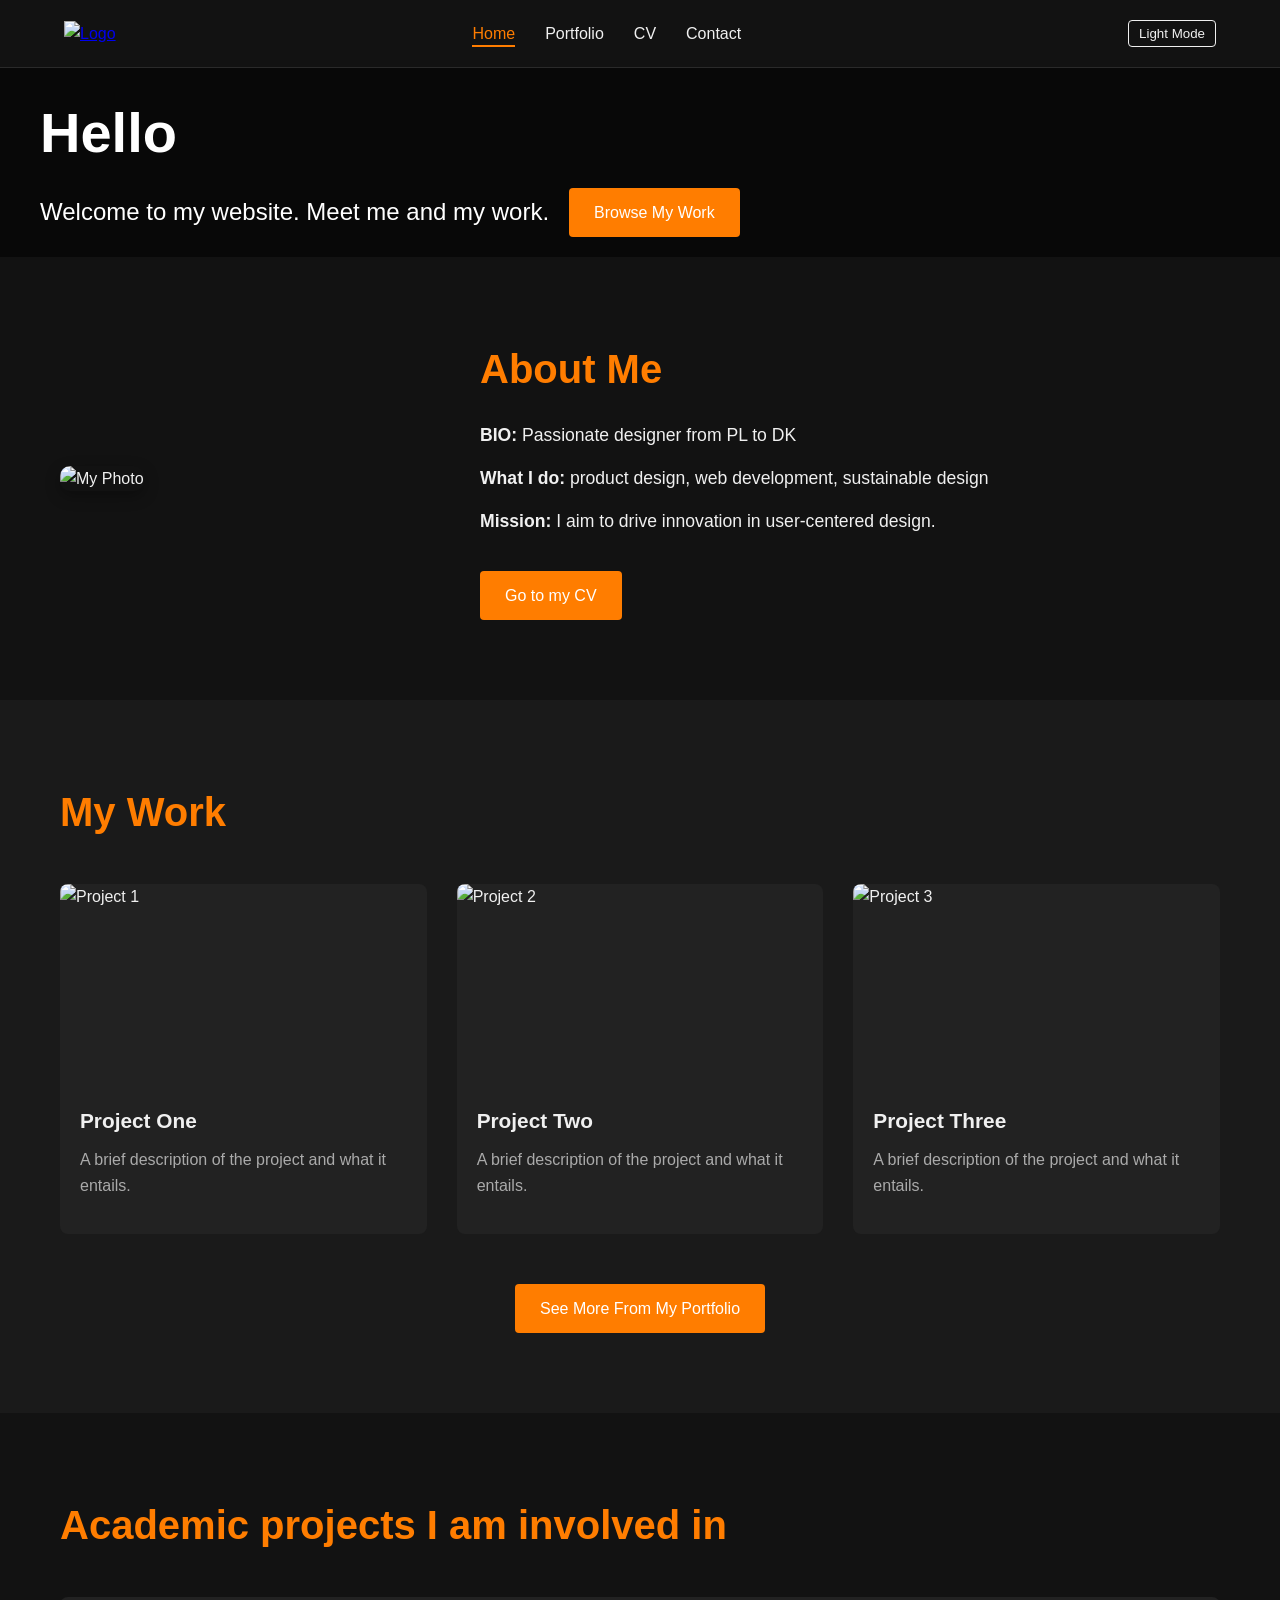
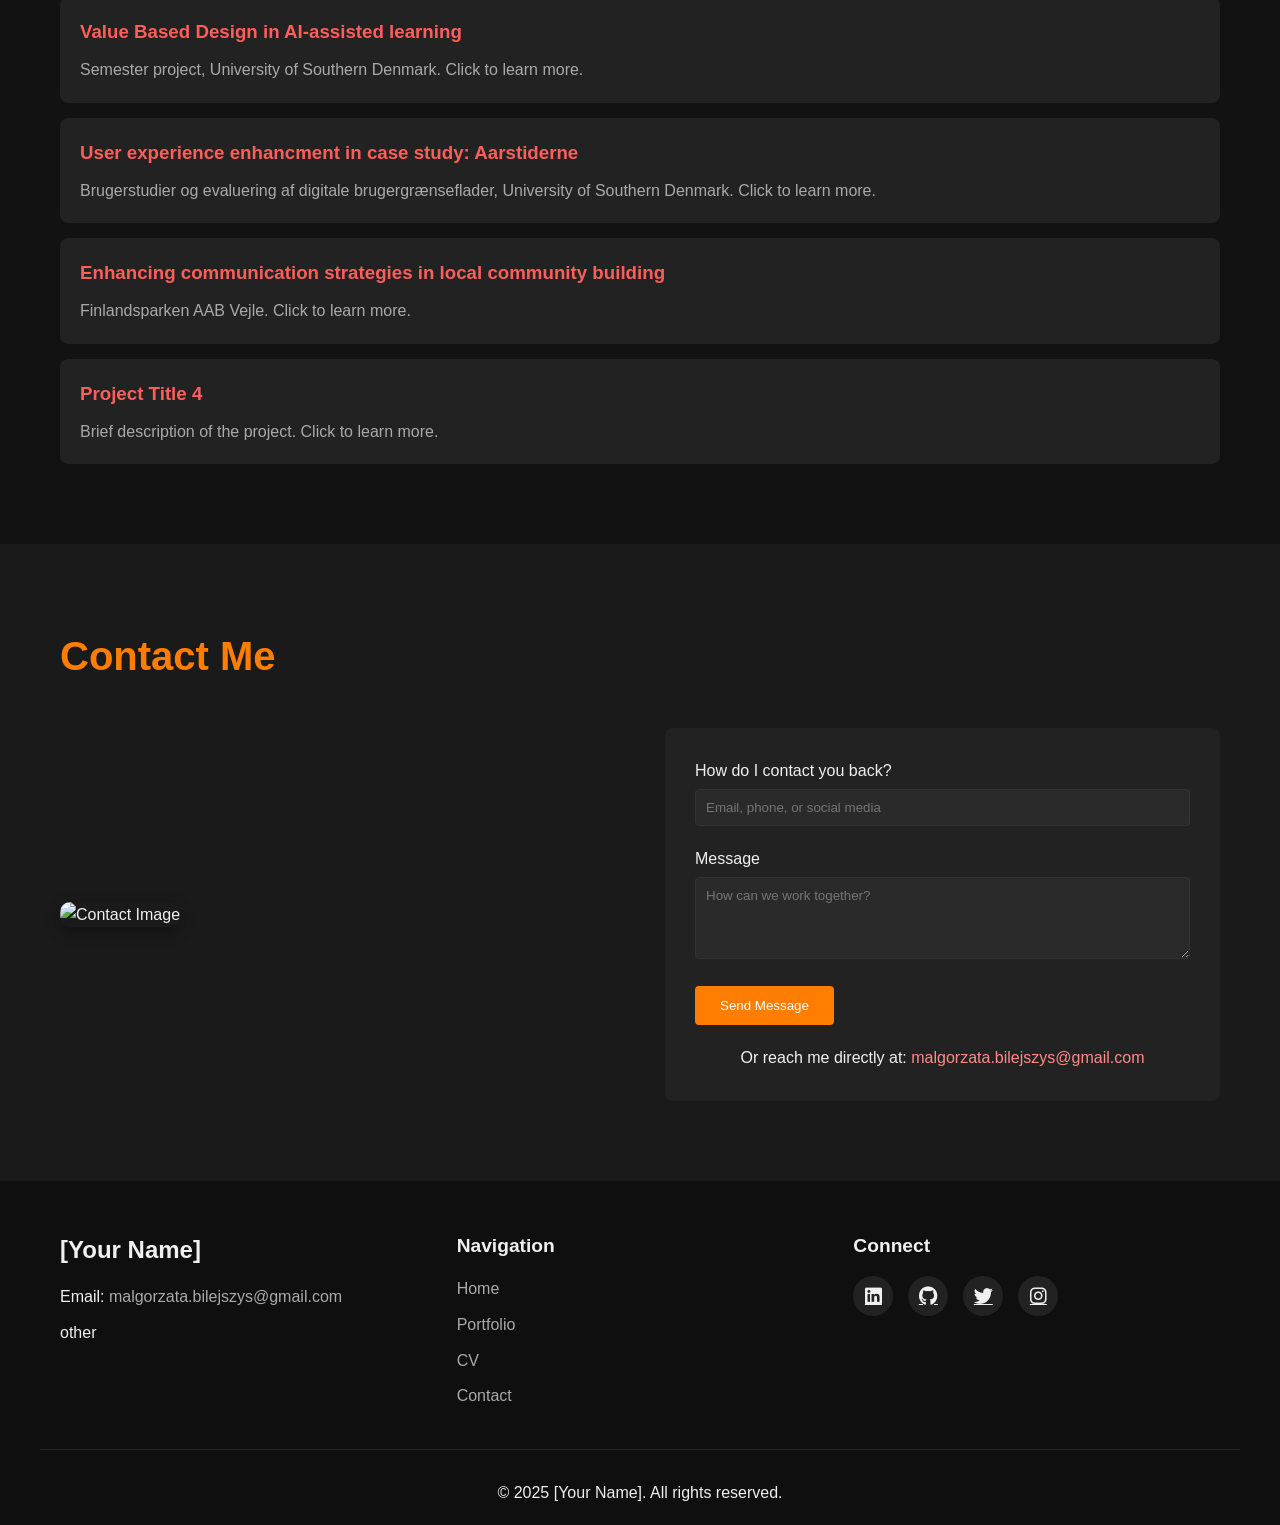
==== commit 50d82ca9: "Initial commit from v0 #VERCEL_SKIP" ====
--- a/index.html
+++ b/index.html
@@ -125,7 +125,7 @@
   <!-- 4. Projects Involved In Section -->
   <section class="projects-involved-section">
       <div class="container">
-          <h2>Academic projects</h2>
+          <h2>Academic projects I am involved in</h2>
           <div class="projects-list">
               <div class="project-tile hover-lift section-animate" data-project="project1">
                   <h3>Value Based Design in AI-assisted learning</h3>
@@ -133,12 +133,12 @@
               </div>
               
               <div class="project-tile hover-lift section-animate" data-project="project2">
-                  <h3>User experience study and redesign of interface in case study: Aarstiderne</h3>
+                  <h3>User experience enhancment in case study: Aarstiderne</h3>
                   <p class="project-preview">Brugerstudier og evaluering af digitale brugergrænseflader, University of Southern Denmark. Click to learn more.</p>
               </div>
               
               <div class="project-tile hover-lift section-animate" data-project="project3">
-                  <h3>Enhancing communication strategies in local community</h3>
+                  <h3>Enhancing communication strategies in local community building</h3>
                   <p class="project-preview">Finlandsparken AAB Vejle. Click to learn more.</p>
               </div>
               
@@ -182,6 +182,9 @@
                       </div>
                       <button type="submit" class="btn">Send Message</button>
                   </form>
+                  <div class="direct-contact">
+                      <p>Or reach me directly at: <a href="mailto:malgorzata.bilejszys@gmail.com">malgorzata.bilejszys@gmail.com</a></p>
+                  </div>
               </div>
           </div>
       </div>
@@ -307,4 +310,3 @@
   </script>
 </body>
 </html>
-
--- a/styles.css
+++ b/styles.css
@@ -1822,4 +1822,3 @@
     width: 100%;
   }
 }
-
--- a/animations.css
+++ b/animations.css
@@ -221,4 +221,3 @@
   opacity: 1;
   animation: fadeIn 0.8s ease forwards;
 }
-
